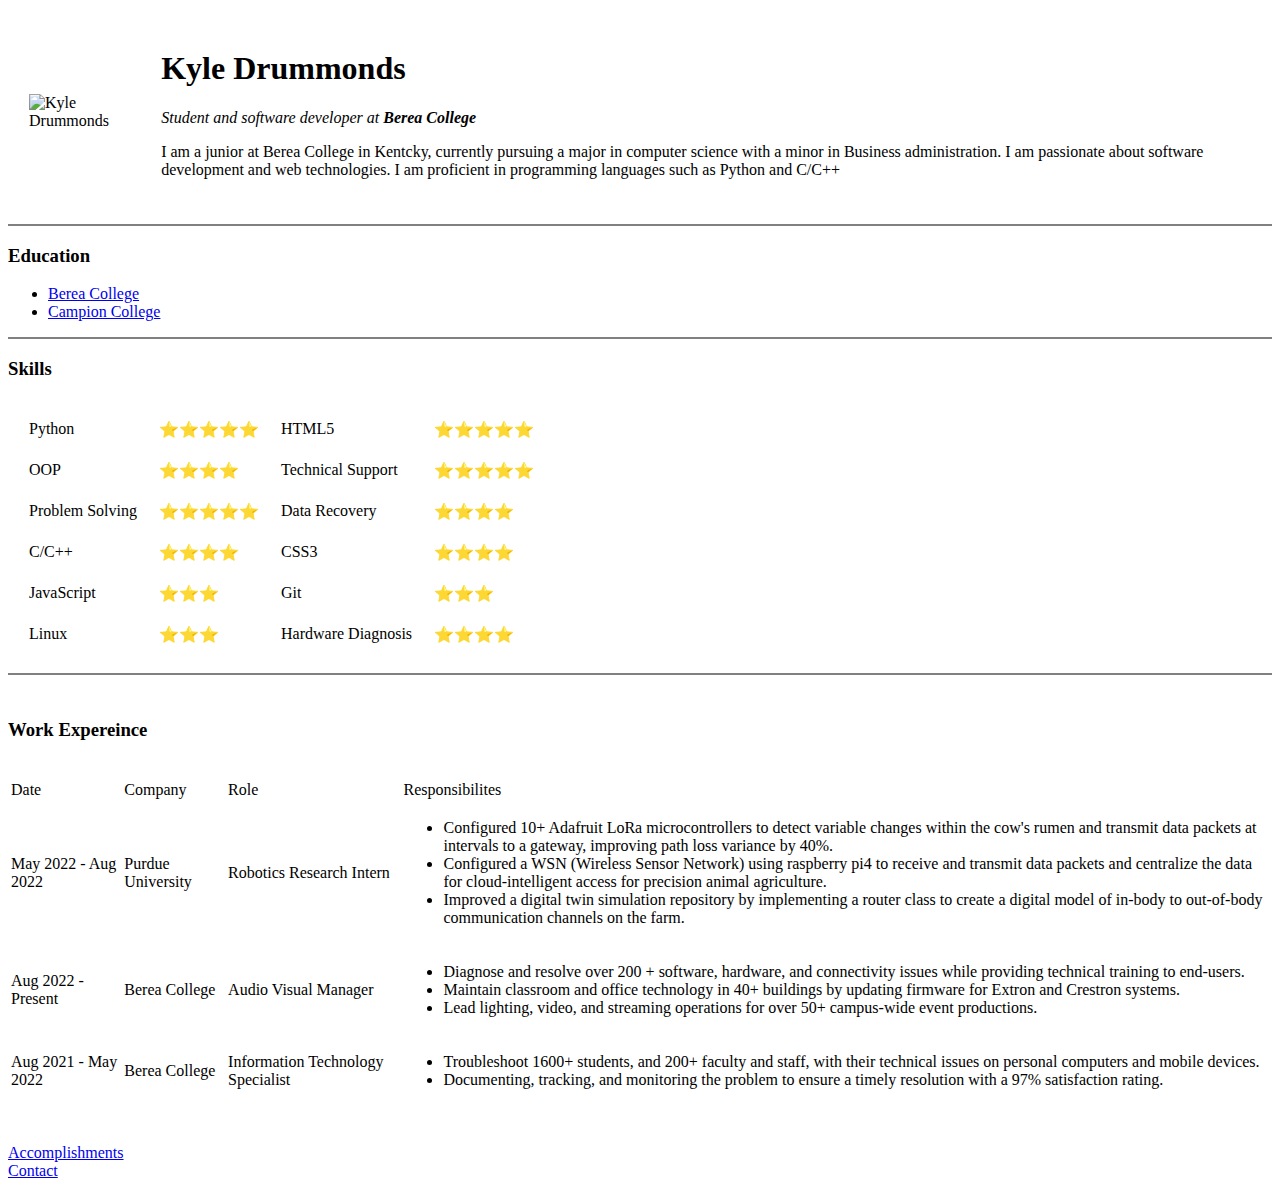
==== index.html @ 6b34addd "Added index.html" ====
<!DOCTYPE html>
<html lang="en">
<head>
    <meta charset="UTF-8">
    <title>Kyle Drummonds Personal Website</title>
</head>
<body>
    <table cellspacing="20">
        <tr>
            <td> <img src="images\picnm1.jpeg" alt="Kyle Drummonds" width="120" height="120"></td>
            <td><h1>Kyle Drummonds</h1>
                <p><em>Student and software developer at <strong> Berea College </strong></em> </p>
                <p>I am a junior at Berea College in Kentcky, currently pursuing a major in computer science with a minor in Business administration. 
                    I am passionate about software development and web technologies. I am proficient in programming languages such as Python and C/C++</p></td>
        </tr>
    </table>
    <hr size="2" noshade="">

    <h3>Education</h3>
    <ul>
        <li><a href="https://www.berea.edu/">Berea College</a></li>
        <li><a href="https://campioncollege.com/">Campion College</a></li>
    </ul>
    <hr size="2" noshade="">
    <h3>Skills</h3>
    <table cellspacing="20">
      <tr>
        <td>Python</td>
        <td>⭐⭐⭐⭐⭐</td> 
        <td>HTML5</td>
        <td>⭐⭐⭐⭐⭐</td>
      </tr>
      
      <tr>
        <td>OOP</td>
        <td>⭐⭐⭐⭐ </td>
        <td>Technical Support</td>
        <td>⭐⭐⭐⭐⭐</td>
      </tr>
      <tr>
        <td>Problem Solving</td>
        <td>⭐⭐⭐⭐⭐ 
        <td>Data Recovery</td>
        <td>⭐⭐⭐⭐</td>
      </tr>
      <tr>
        <td>C/C++</td>
        <td>⭐⭐⭐⭐ </td>
        <td>CSS3</td>
        <td>⭐⭐⭐⭐</td>
      </tr>
      <tr>
        <td>JavaScript</td>
        <td>⭐⭐⭐ </td>
        <td>Git</td>
        <td>⭐⭐⭐</td>
      </tr>
      <tr>
        <td>Linux</td>
        <td>⭐⭐⭐ </td>
        <td>Hardware Diagnosis</td>
        <td>⭐⭐⭐⭐</td>
      </tr>
      

    </table>
    <hr size="2" noshade=""> 
    <br>
    <h3>Work Expereince</h3>
    <br>
    <table>
        <thead>
            <tr>
                <td>Date</td>
                <td>Company</td>
                <td>Role</td>
                <td>Responsibilites</td>
            </tr>
        </thead>
        <tbody>
            <tr>
                <td>May 2022 - Aug 2022</td>
                <td>Purdue University</td>
                <td>Robotics Research Intern</td>
                <td>
                    <ul>
                        <li>
                            Configured 10+ Adafruit LoRa microcontrollers to detect variable changes within the cow's rumen and transmit data packets at intervals to a gateway, improving path loss variance by 40%.
                        </li>
                        <li>
                            Configured a WSN (Wireless Sensor Network) using raspberry pi4 to receive and transmit data packets and centralize the data for cloud-intelligent access for precision animal agriculture.
                        </li>
                        <li>
                            Improved a digital twin simulation repository by implementing a router class to create a digital model of in-body to out-of-body communication channels on the farm.
                        </li>
                    </ul>
                </td>
            </tr>
            <tr>
                <td>Aug 2022 - Present</td>
                <td>Berea College</td>
                <td>Audio Visual Manager</td>
                <td>
                    <ul>
                        <li>
                            Diagnose and resolve over 200 + software, hardware, and connectivity issues while providing technical training to end-users.
                        </li>
                        <li>
                            Maintain classroom and office technology in 40+ buildings by updating firmware for Extron and Crestron systems.
                        </li>
                        <li>
                            Lead lighting, video, and streaming operations for over 50+ campus-wide event productions.
                        </li>
                    </ul>
                </td>
            </tr>
            <tr>
                <td>Aug 2021 - May 2022</td>
                <td>Berea College</td>
                <td>Information Technology Specialist</td>
                <td>
                    <ul>
                        <li>
                            Troubleshoot 1600+ students, and 200+ faculty and staff, with their technical issues on personal computers and mobile devices.
                        </li>
                        <li>
                            Documenting, tracking, and monitoring the problem to ensure a timely resolution with a 97% satisfaction rating.
                        </li>
                    </ul>
                </td>
            </tr>
        </tbody>
    </table>
    <br> 
    <br>
    <a href="accomplishments.html">Accomplishments</a>
    <br>
    <a href="contact.html">Contact</a>
    
</body>
</html>
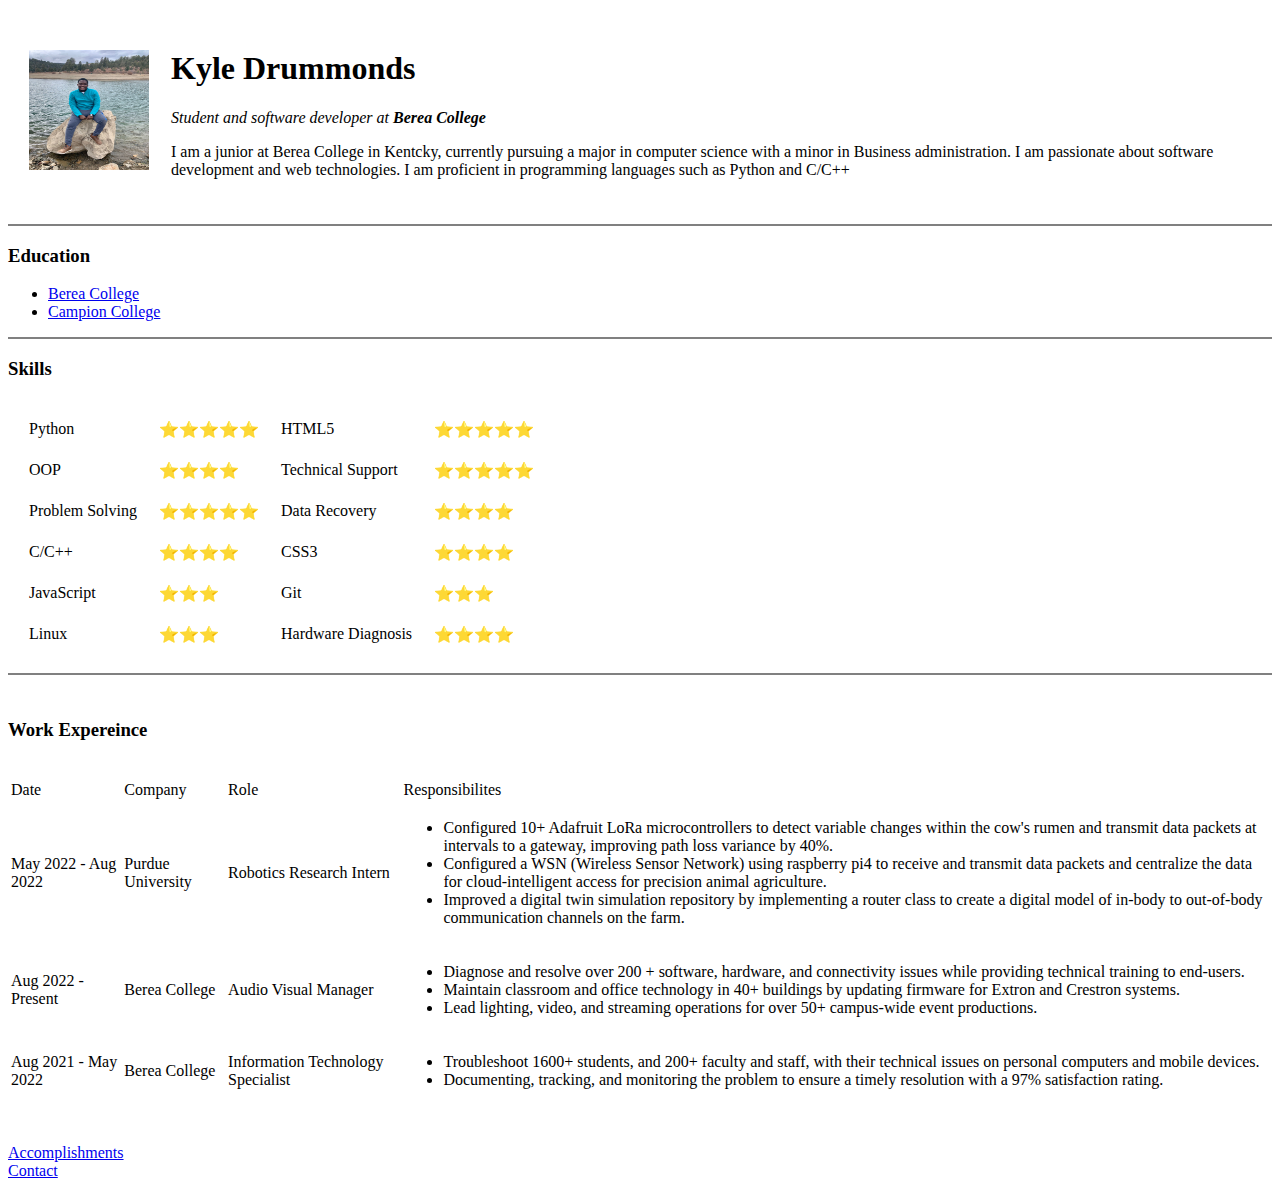
==== commit 103bb748: "Update index.html" ====
--- a/index.html
+++ b/index.html
@@ -7,7 +7,7 @@
 <body>
     <table cellspacing="20">
         <tr>
-            <td> <img src="images\picnm1.jpeg" alt="Kyle Drummonds" width="120" height="120"></td>
+            <td> <img src="Images/picnm1.jpeg" alt="Kyle Drummonds" width="120" height="120"></td>
             <td><h1>Kyle Drummonds</h1>
                 <p><em>Student and software developer at <strong> Berea College </strong></em> </p>
                 <p>I am a junior at Berea College in Kentcky, currently pursuing a major in computer science with a minor in Business administration. 
@@ -138,4 +138,4 @@
     <a href="contact.html">Contact</a>
     
 </body>
-</html>+</html>
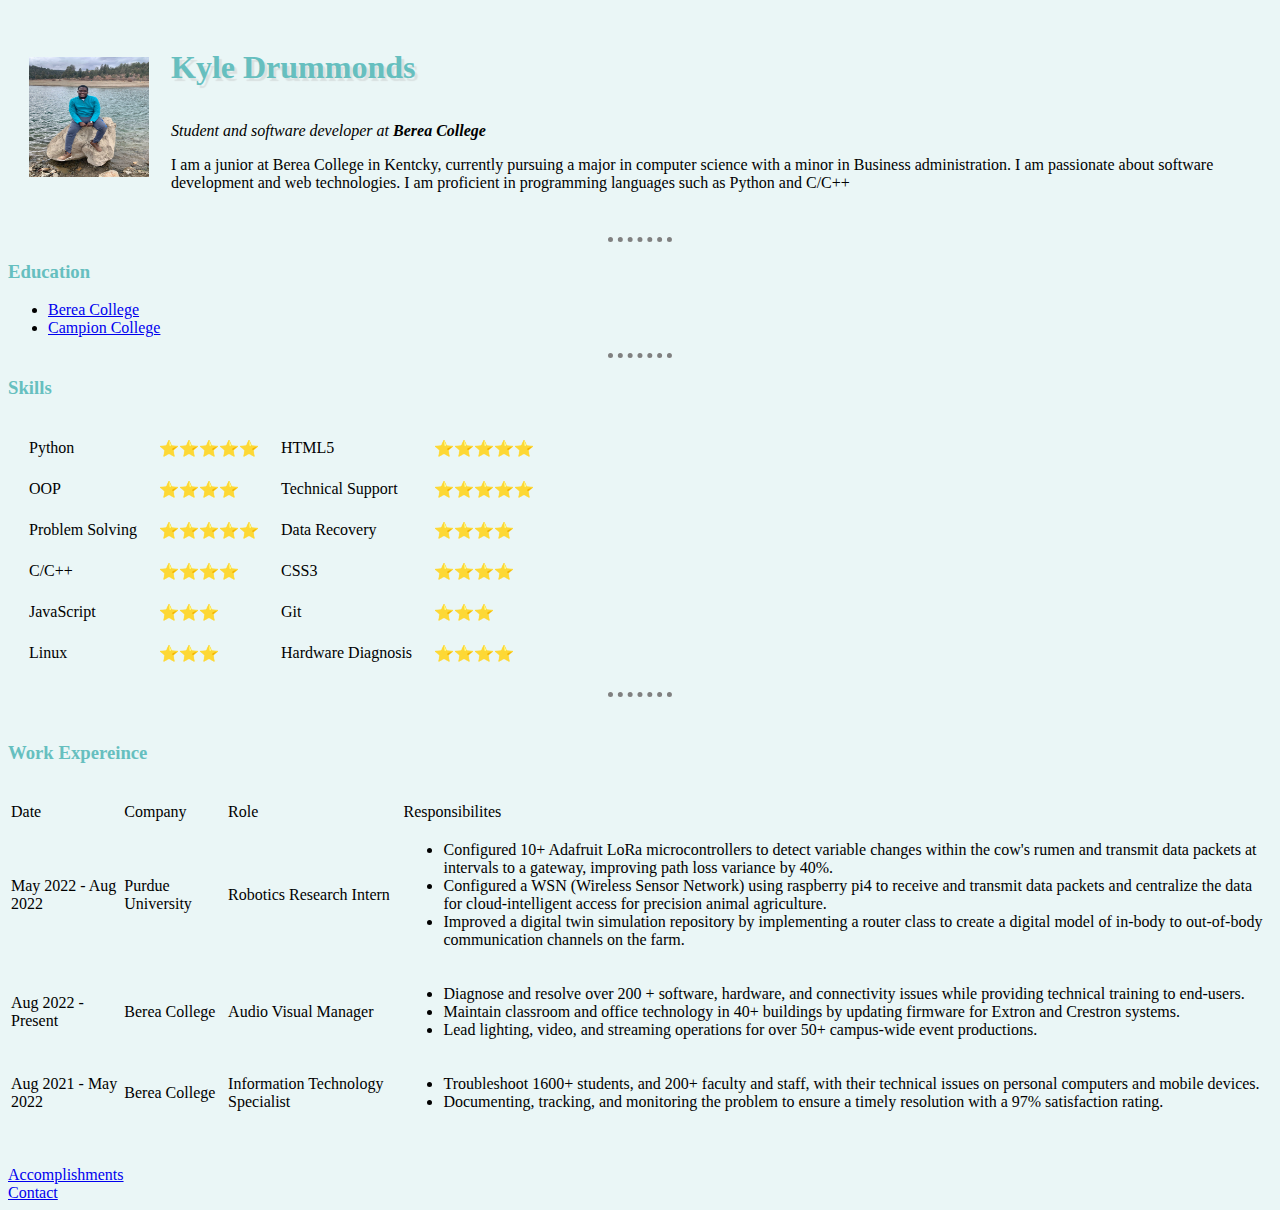
==== commit cee560ae: "added css styling" ====
--- a/index.html
+++ b/index.html
@@ -3,11 +3,14 @@
 <head>
     <meta charset="UTF-8">
     <title>Kyle Drummonds Personal Website</title>
+    <link rel="stylesheet" href="css/styles.css">
 </head>
+
 <body>
+
     <table cellspacing="20">
         <tr>
-            <td> <img src="Images/picnm1.jpeg" alt="Kyle Drummonds" width="120" height="120"></td>
+            <td> <img src="Images/picnm1.jpeg" alt="Kyle Drummonds" width="120" height="120"></td> 
             <td><h1>Kyle Drummonds</h1>
                 <p><em>Student and software developer at <strong> Berea College </strong></em> </p>
                 <p>I am a junior at Berea College in Kentcky, currently pursuing a major in computer science with a minor in Business administration. 
--- a/css/styles.css
+++ b/css/styles.css
@@ -0,0 +1,25 @@
+
+body {
+    background-color: #EAF6F6;
+}
+
+hr{
+    background-color: #EAF6F6;
+    border-style: none;
+    border-top-style: dotted;
+    border-color: grey;
+    border-width: 5px;
+    width: 5%;
+}
+
+h1{
+    color: #66BFBF;
+    margin: 0;
+    padding: 20px 0;
+    text-shadow: 3px 3px 1px #d9e1e1;
+    
+      
+}
+h3{
+    color: #66BFBF;
+}
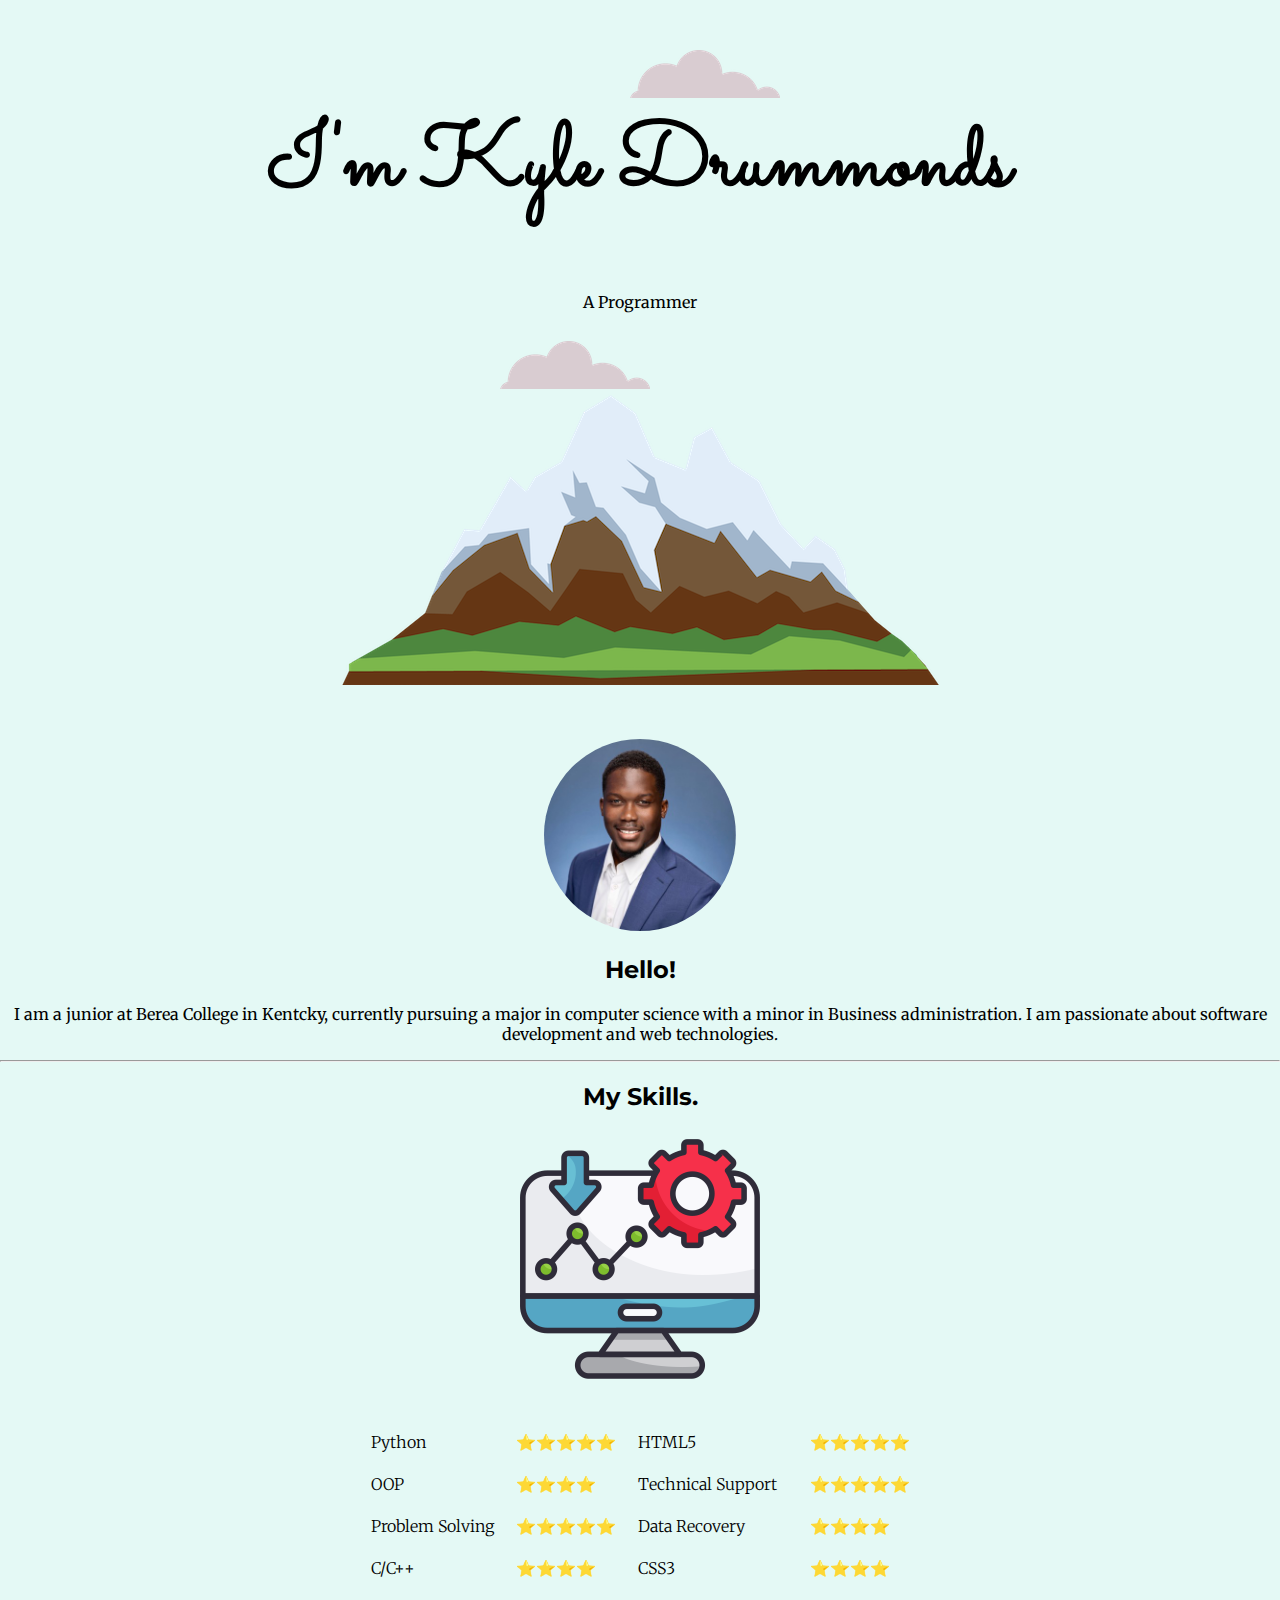
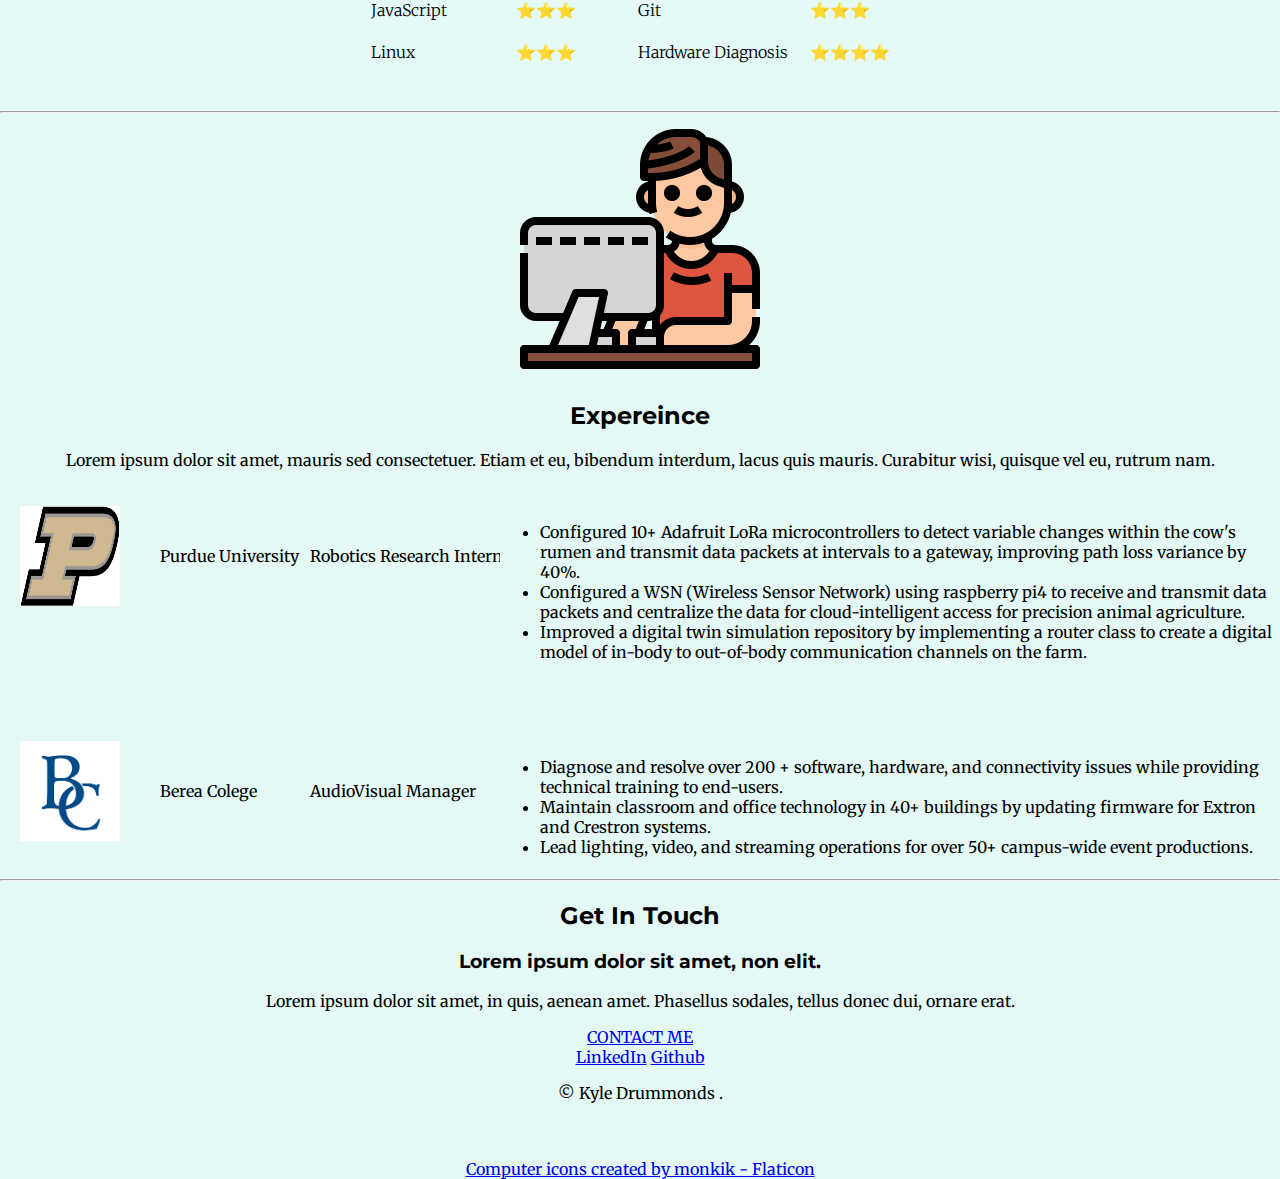
==== commit 632dc1fc: "Add files via upload" ====
--- a/index.html
+++ b/index.html
@@ -2,90 +2,103 @@
 <html lang="en">
 <head>
     <meta charset="UTF-8">
-    <title>Kyle Drummonds Personal Website</title>
+    <meta http-equiv="X-UA-Compatible" content="IE=edge">
+    <meta name="viewport" content="width=device-width, initial-scale=1.0">
+    <title>Kyle Drummonds</title>
     <link rel="stylesheet" href="css/styles.css">
+    <link rel="icon" href="favicon.ico?v=2">
+    <link rel="preconnect" href="https://fonts.googleapis.com">
+    <link rel="preconnect" href="https://fonts.gstatic.com" crossorigin>
+    <link href="https://fonts.googleapis.com/css2?family=Merriweather&family=Montserrat&family=Sacramento&display=swap" rel="stylesheet">
 </head>
 
 <body>
 
-    <table cellspacing="20">
-        <tr>
-            <td> <img src="Images/picnm1.jpeg" alt="Kyle Drummonds" width="120" height="120"></td> 
-            <td><h1>Kyle Drummonds</h1>
-                <p><em>Student and software developer at <strong> Berea College </strong></em> </p>
-                <p>I am a junior at Berea College in Kentcky, currently pursuing a major in computer science with a minor in Business administration. 
-                    I am passionate about software development and web technologies. I am proficient in programming languages such as Python and C/C++</p></td>
-        </tr>
-    </table>
-    <hr size="2" noshade="">
+<div class="top-container">
 
-    <h3>Education</h3>
-    <ul>
-        <li><a href="https://www.berea.edu/">Berea College</a></li>
-        <li><a href="https://campioncollege.com/">Campion College</a></li>
-    </ul>
-    <hr size="2" noshade="">
-    <h3>Skills</h3>
-    <table cellspacing="20">
-      <tr>
-        <td>Python</td>
-        <td>⭐⭐⭐⭐⭐</td> 
-        <td>HTML5</td>
-        <td>⭐⭐⭐⭐⭐</td>
-      </tr>
-      
-      <tr>
-        <td>OOP</td>
-        <td>⭐⭐⭐⭐ </td>
-        <td>Technical Support</td>
-        <td>⭐⭐⭐⭐⭐</td>
-      </tr>
-      <tr>
-        <td>Problem Solving</td>
-        <td>⭐⭐⭐⭐⭐ 
-        <td>Data Recovery</td>
-        <td>⭐⭐⭐⭐</td>
-      </tr>
-      <tr>
-        <td>C/C++</td>
-        <td>⭐⭐⭐⭐ </td>
-        <td>CSS3</td>
-        <td>⭐⭐⭐⭐</td>
-      </tr>
-      <tr>
-        <td>JavaScript</td>
-        <td>⭐⭐⭐ </td>
-        <td>Git</td>
-        <td>⭐⭐⭐</td>
-      </tr>
-      <tr>
-        <td>Linux</td>
-        <td>⭐⭐⭐ </td>
-        <td>Hardware Diagnosis</td>
-        <td>⭐⭐⭐⭐</td>
-      </tr>
-      
+    <img class ="top-cloud" src="CSS - My Site Images/cloud.png" alt="cloud-img">
+    <h1> I'm Kyle Drummonds</h1>
+    <p>A Programmer</p>
+    <img class="bottom-cloud" src="CSS - My Site Images/cloud.png" alt="cloud-img">
+    <img src="CSS - My Site Images/mountain.png" alt="mountain-png">
 
-    </table>
-    <hr size="2" noshade=""> 
-    <br>
-    <h3>Work Expereince</h3>
-    <br>
-    <table>
-        <thead>
-            <tr>
-                <td>Date</td>
-                <td>Company</td>
-                <td>Role</td>
-                <td>Responsibilites</td>
-            </tr>
-        </thead>
-        <tbody>
-            <tr>
-                <td>May 2022 - Aug 2022</td>
-                <td>Purdue University</td>
-                <td>Robotics Research Intern</td>
-                <td>
+</div>
+
+<div class="middle-container">
+
+    <div class="profile">
+
+      <img class="circular-img" src="CSS - My Site Images/headshotpic.jpeg" alt="headshot-pic-img">
+      <h2>Hello!</h2>
+      <p>I am a junior at Berea College in Kentcky, currently pursuing a major in computer science with a minor in Business administration. 
+        I am passionate about software development and web technologies.</p>
+    </div>
+
+    <hr>
+
+    <div class="skills">
+
+      <h2>My Skills.</h2>
+
+        <div class="skill-row">
+
+            <img class="square-img" src="CSS - My Site Images/data-management.png" alt="skills-img">
+            <table cellspacing="20">
+                <tr>
+                <td>Python</td>
+                <td>⭐⭐⭐⭐⭐</td> 
+                <td>HTML5</td>
+                <td>⭐⭐⭐⭐⭐</td>
+                </tr>
+                
+                <tr>
+                <td>OOP</td>
+                <td>⭐⭐⭐⭐ </td>
+                <td>Technical Support</td>
+                <td>⭐⭐⭐⭐⭐</td>
+                </tr>
+                <tr>
+                <td>Problem Solving</td>
+                <td>⭐⭐⭐⭐⭐ 
+                <td>Data Recovery</td>
+                <td>⭐⭐⭐⭐</td>
+                </tr>
+                <tr>
+                <td>C/C++</td>
+                <td>⭐⭐⭐⭐ </td>
+                <td>CSS3</td>
+                <td>⭐⭐⭐⭐</td>
+                </tr>
+                <tr>
+                <td>JavaScript</td>
+                <td>⭐⭐⭐ </td>
+                <td>Git</td>
+                <td>⭐⭐⭐</td>
+                </tr>
+                <tr>
+                <td>Linux</td>
+                <td>⭐⭐⭐ </td>
+                <td>Hardware Diagnosis</td>
+                <td>⭐⭐⭐⭐</td>
+                </tr>
+                
+        
+            </table>
+        </div>
+
+        <hr>
+
+        <div class="exp-row">
+
+            <img class="square-img" src="CSS - My Site Images/work.png" alt="work-img">
+            <h2>Expereince</h2>
+            <p>Lorem ipsum dolor sit amet, mauris sed consectetuer. Etiam et eu, bibendum interdum, lacus quis mauris. Curabitur wisi, quisque vel eu, rutrum nam.</p>
+            <div class="skill-row2">
+                <img class="comp-pic" src="CSS - My Site Images/purdue.png">
+
+                <p class="exp-comp">Purdue University</p>
+                <p class="exp-pos">Robotics Research Intern</p>
+                <div class="exp-desc">
                     <ul>
                         <li>
                             Configured 10+ Adafruit LoRa microcontrollers to detect variable changes within the cow's rumen and transmit data packets at intervals to a gateway, improving path loss variance by 40%.
@@ -97,48 +110,54 @@
                             Improved a digital twin simulation repository by implementing a router class to create a digital model of in-body to out-of-body communication channels on the farm.
                         </li>
                     </ul>
-                </td>
-            </tr>
-            <tr>
-                <td>Aug 2022 - Present</td>
-                <td>Berea College</td>
-                <td>Audio Visual Manager</td>
-                <td>
-                    <ul>
-                        <li>
-                            Diagnose and resolve over 200 + software, hardware, and connectivity issues while providing technical training to end-users.
-                        </li>
-                        <li>
-                            Maintain classroom and office technology in 40+ buildings by updating firmware for Extron and Crestron systems.
-                        </li>
-                        <li>
-                            Lead lighting, video, and streaming operations for over 50+ campus-wide event productions.
-                        </li>
-                    </ul>
-                </td>
-            </tr>
-            <tr>
-                <td>Aug 2021 - May 2022</td>
-                <td>Berea College</td>
-                <td>Information Technology Specialist</td>
-                <td>
-                    <ul>
-                        <li>
-                            Troubleshoot 1600+ students, and 200+ faculty and staff, with their technical issues on personal computers and mobile devices.
-                        </li>
-                        <li>
-                            Documenting, tracking, and monitoring the problem to ensure a timely resolution with a 97% satisfaction rating.
-                        </li>
-                    </ul>
-                </td>
-            </tr>
-        </tbody>
-    </table>
-    <br> 
+                </div>
+
+            </div>
+
+        </div>
+
+        <div class="skill-row3">
+
+            <img class="comp-pic" src="CSS - My Site Images/bc.png">
+
+            <p class="exp-comp">Berea Colege</p>
+            <p class="exp-pos">AudioVisual Manager</p>
+            <div class="exp-desc">
+                <ul>
+                    <li>
+                        Diagnose and resolve over 200 + software, hardware, and connectivity issues while providing technical training to end-users.
+                    </li>
+                    <li>
+                        Maintain classroom and office technology in 40+ buildings by updating firmware for Extron and Crestron systems.
+                    </li>
+                    <li>
+                        Lead lighting, video, and streaming operations for over 50+ campus-wide event productions.
+                    </li>
+                </ul>
+                
+            </div>
+        </div>
+
+    </div>
+
+    <hr>
+
+    <div class="contact-me">
+        <h2>Get In Touch</h2>
+        <h3>Lorem ipsum dolor sit amet, non elit.</h3>
+        <p>Lorem ipsum dolor sit amet, in quis, aenean amet. Phasellus sodales, tellus donec dui, ornare erat.</p>
+        <a class="btn" href="mailto:kyledrummond3@gmail.com">CONTACT ME</a>
+    </div>
+</div>
+
+<div class="bottom-container">
+    <a class="footer-link" href="https://www.linkedin.com/in/drummondsk/">LinkedIn</a>
+    <a class="footer-link" href="https://github.com/drummondsk">Github</a>
+    <p>© Kyle Drummonds .</p>
     <br>
-    <a href="accomplishments.html">Accomplishments</a>
     <br>
-    <a href="contact.html">Contact</a>
-    
+    <a href="https://www.flaticon.com/free-icons/computer" title="computer icons">Computer icons created by monkik - Flaticon</a>
+</div>
+
 </body>
-</html>
+</html>--- a/css/styles.css
+++ b/css/styles.css
@@ -1,25 +1,111 @@
-
-body {
-    background-color: #EAF6F6;
-}
-
-hr{
-    background-color: #EAF6F6;
-    border-style: none;
-    border-top-style: dotted;
-    border-color: grey;
-    border-width: 5px;
-    width: 5%;
-}
-
-h1{
-    color: #66BFBF;
-    margin: 0;
-    padding: 20px 0;
-    text-shadow: 3px 3px 1px #d9e1e1;
-    
-      
-}
-h3{
-    color: #66BFBF;
-}
+body{
+    margin: 0px;
+    background-color: #E4F9F5;
+    text-align: center;
+    font-family: 'Merriweather', serif;
+}
+
+div{
+    background-color: #E4F9F5;
+    
+}
+
+h1 {
+    font-family: 'Sacramento', cursive;
+    font-size: 562.5%;
+    margin-top:0px;
+}
+
+h2{
+    font-family: 'Montserrat', sans-serif;
+    
+}
+
+h3{
+    font-family: 'Montserrat', sans-serif;
+}
+
+table{
+    margin: 0 auto;
+    padding: 20px;
+}
+td{
+    text-align: left;
+    font-weight: 300;
+}
+.circular-img{
+    border-radius: 100%;
+    margin-top: 50px;
+    width: 15%;
+}
+
+.square-img{
+    width: 20%;
+}
+
+.top-container{
+    background-color: #E4F9F5;
+    padding-top: 100px;
+    position: relative;
+}
+.middle-container{
+    
+}
+.bottom-container{
+    
+   
+}
+.bottom-cloud{
+    position: absolute;
+    left: 500px;
+    bottom: 300px;
+}
+.top-cloud{
+    position: absolute;
+    top:50px;
+    right: 500px;
+}
+
+.exp-row {
+    position: relative;
+    height: 600px;
+    
+
+}
+.skill-row2{
+    position: relative;
+    height: 150px;
+}
+.skill-row3{
+    position: relative;
+    height: 150px;
+}
+.comp-pic{
+    position: absolute;
+    left: 20px;
+    top:20px;
+    width: 100px;
+    height: 100px;
+}
+.exp-comp{
+    display: inline-block;
+    position: absolute;
+    left: 150px;
+    top: 50px;
+    margin: 10px;
+}
+.exp-pos{
+    display: inline-block;
+    position: absolute;
+    left: 300px;
+    top: 50px;
+    margin: 10px;
+}
+.exp-desc{
+    display: inline-block;
+    position: absolute;
+    text-align: left;
+    left: 500px;
+    top: 20px;
+   
+}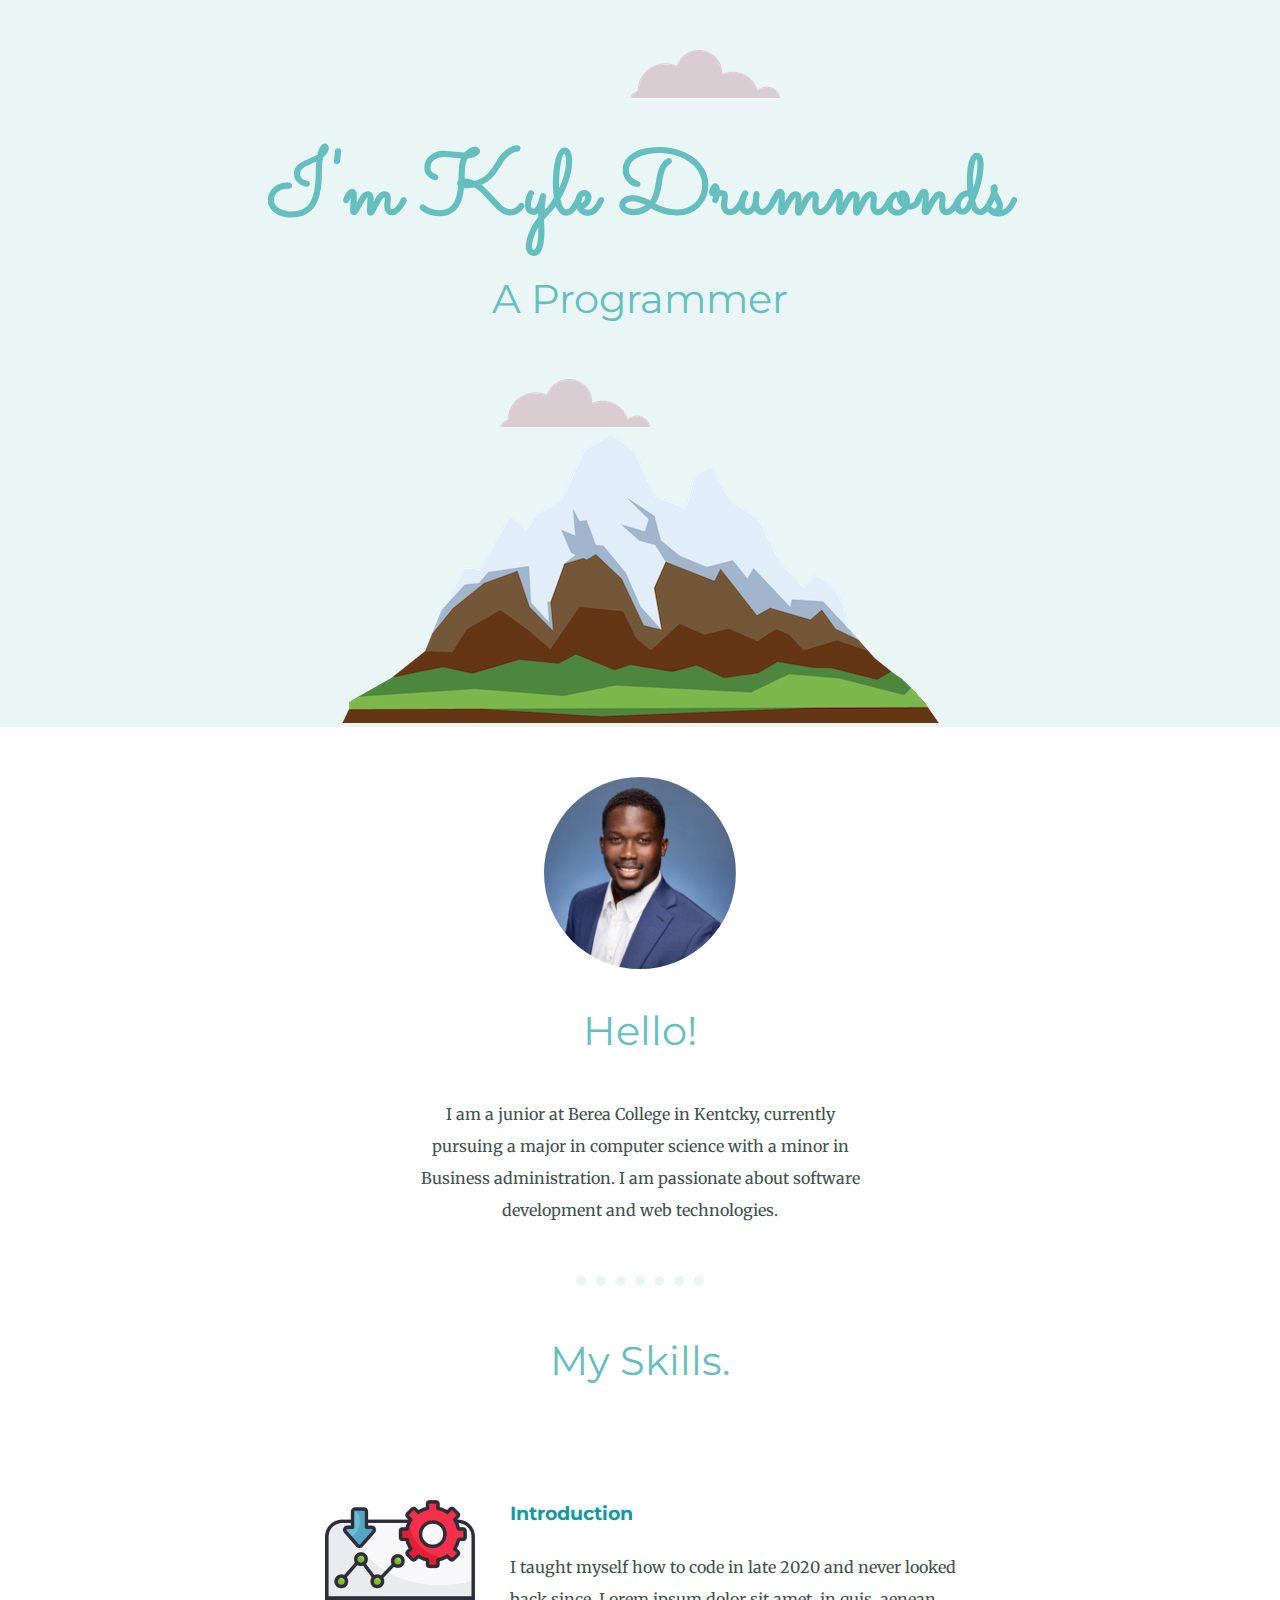
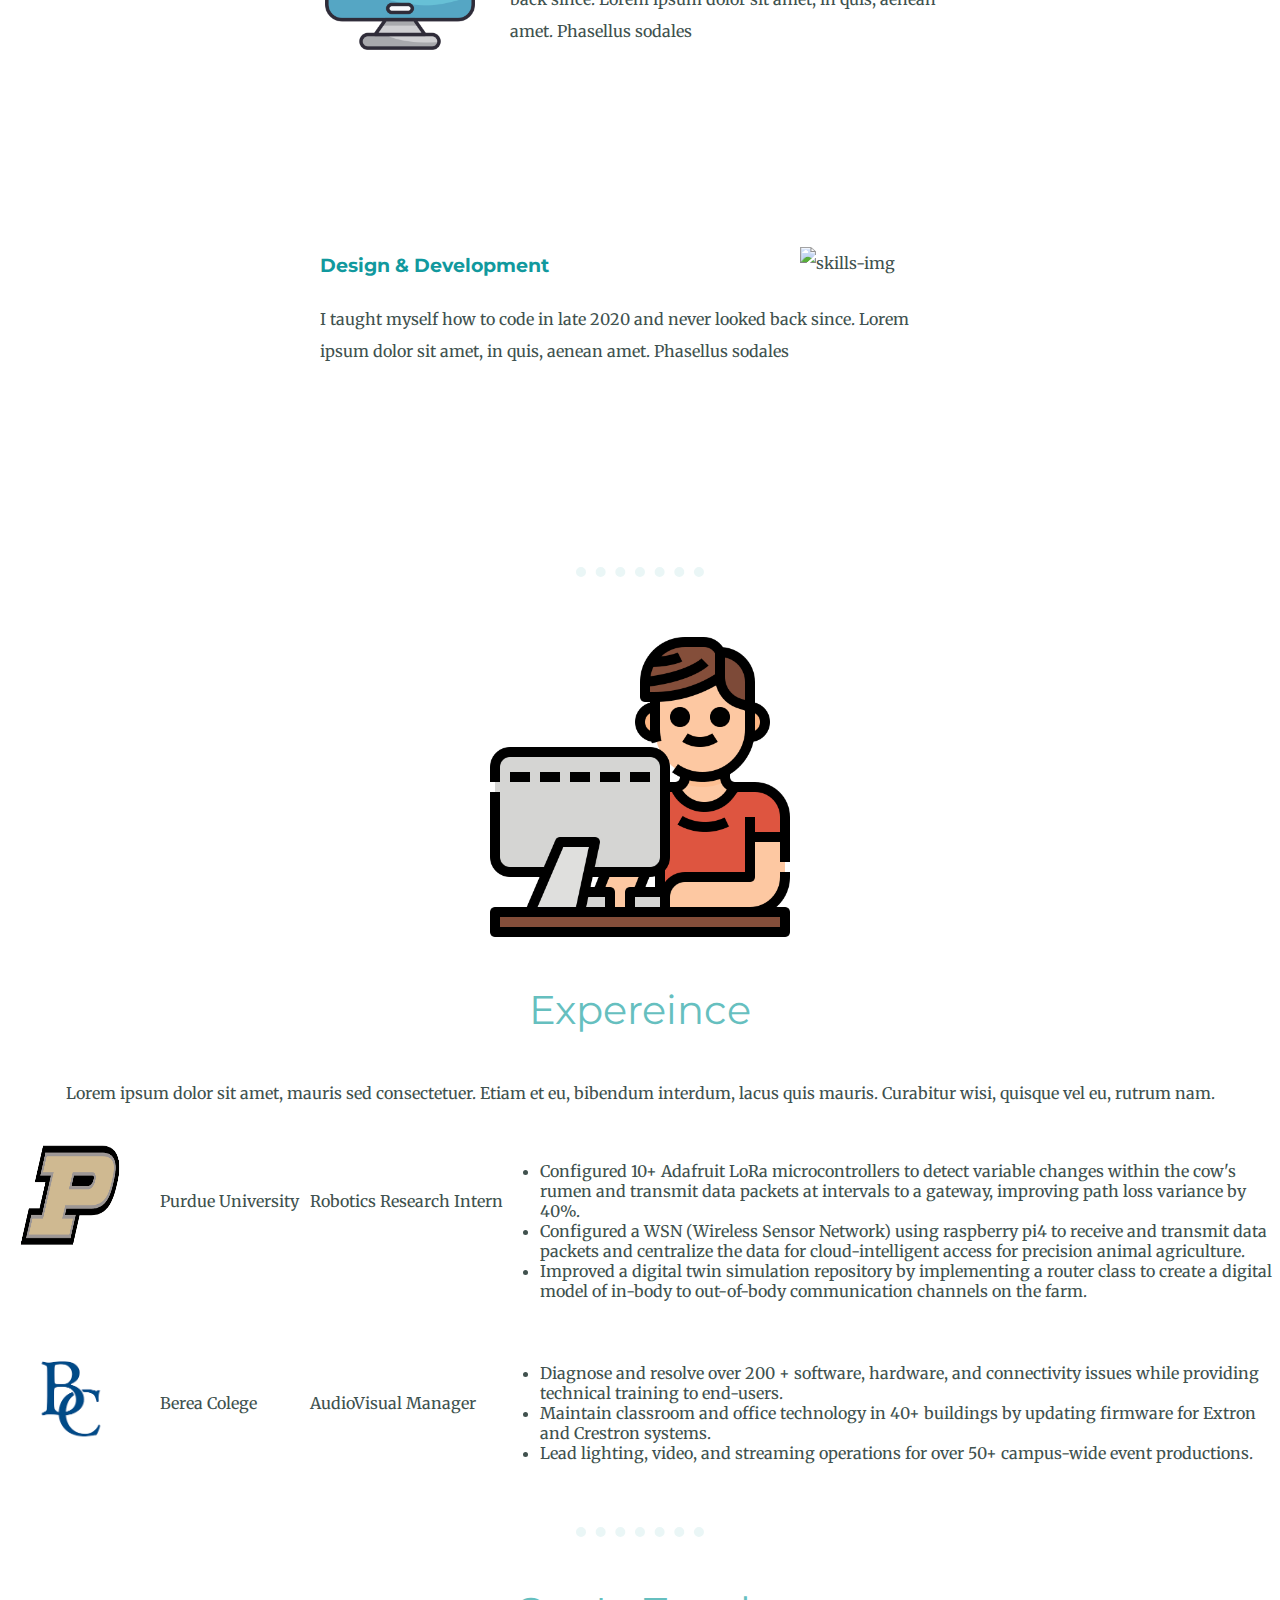
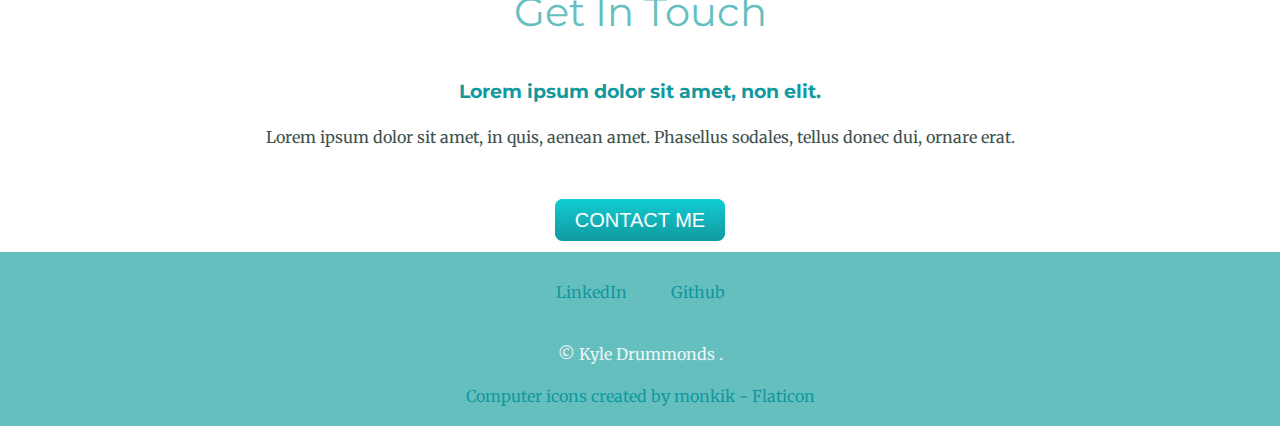
==== commit 7ab6ad27: "edit" ====
--- a/index.html
+++ b/index.html
@@ -18,7 +18,7 @@
 
     <img class ="top-cloud" src="CSS - My Site Images/cloud.png" alt="cloud-img">
     <h1> I'm Kyle Drummonds</h1>
-    <p>A Programmer</p>
+    <h2>A Programmer</h2>
     <img class="bottom-cloud" src="CSS - My Site Images/cloud.png" alt="cloud-img">
     <img src="CSS - My Site Images/mountain.png" alt="mountain-png">
 
@@ -30,7 +30,7 @@
 
       <img class="circular-img" src="CSS - My Site Images/headshotpic.jpeg" alt="headshot-pic-img">
       <h2>Hello!</h2>
-      <p>I am a junior at Berea College in Kentcky, currently pursuing a major in computer science with a minor in Business administration. 
+      <p class="profile-intro">I am a junior at Berea College in Kentcky, currently pursuing a major in computer science with a minor in Business administration. 
         I am passionate about software development and web technologies.</p>
     </div>
 
@@ -42,50 +42,18 @@
 
         <div class="skill-row">
 
-            <img class="square-img" src="CSS - My Site Images/data-management.png" alt="skills-img">
-            <table cellspacing="20">
-                <tr>
-                <td>Python</td>
-                <td>⭐⭐⭐⭐⭐</td> 
-                <td>HTML5</td>
-                <td>⭐⭐⭐⭐⭐</td>
-                </tr>
-                
-                <tr>
-                <td>OOP</td>
-                <td>⭐⭐⭐⭐ </td>
-                <td>Technical Support</td>
-                <td>⭐⭐⭐⭐⭐</td>
-                </tr>
-                <tr>
-                <td>Problem Solving</td>
-                <td>⭐⭐⭐⭐⭐ 
-                <td>Data Recovery</td>
-                <td>⭐⭐⭐⭐</td>
-                </tr>
-                <tr>
-                <td>C/C++</td>
-                <td>⭐⭐⭐⭐ </td>
-                <td>CSS3</td>
-                <td>⭐⭐⭐⭐</td>
-                </tr>
-                <tr>
-                <td>JavaScript</td>
-                <td>⭐⭐⭐ </td>
-                <td>Git</td>
-                <td>⭐⭐⭐</td>
-                </tr>
-                <tr>
-                <td>Linux</td>
-                <td>⭐⭐⭐ </td>
-                <td>Hardware Diagnosis</td>
-                <td>⭐⭐⭐⭐</td>
-                </tr>
-                
-        
-            </table>
+            <img class="skill1-img" src="CSS - My Site Images/data-management.png" alt="skills-img">
+            <h3>Introduction</h3>
+            <p>I taught myself how to code in late 2020 and never looked back since. Lorem ipsum dolor sit amet, in quis, aenean amet. Phasellus sodales</p>
+
         </div>
+        <div class="skill-row">
 
+            <img class="skill2-img" src="CSS - My Site Images/monitoring.png" alt="skills-img">
+            <h3>Design & Development</h3>
+            <p>I taught myself how to code in late 2020 and never looked back since. Lorem ipsum dolor sit amet, in quis, aenean amet. Phasellus sodales</p>
+
+        </div>
         <hr>
 
         <div class="exp-row">
@@ -146,6 +114,8 @@
         <h2>Get In Touch</h2>
         <h3>Lorem ipsum dolor sit amet, non elit.</h3>
         <p>Lorem ipsum dolor sit amet, in quis, aenean amet. Phasellus sodales, tellus donec dui, ornare erat.</p>
+        <br>
+        <br>
         <a class="btn" href="mailto:kyledrummond3@gmail.com">CONTACT ME</a>
     </div>
 </div>
@@ -153,7 +123,7 @@
 <div class="bottom-container">
     <a class="footer-link" href="https://www.linkedin.com/in/drummondsk/">LinkedIn</a>
     <a class="footer-link" href="https://github.com/drummondsk">Github</a>
-    <p>© Kyle Drummonds .</p>
+    <p class="footer-note">© Kyle Drummonds .</p>
     <br>
     <br>
     <a href="https://www.flaticon.com/free-icons/computer" title="computer icons">Computer icons created by monkik - Flaticon</a>
--- a/css/styles.css
+++ b/css/styles.css
@@ -1,28 +1,33 @@
+a{
+    color: #11999E;
+    text-decoration: none;
+}
 body{
     margin: 0px;
-    background-color: #E4F9F5;
+   color: #40514E;
     text-align: center;
     font-family: 'Merriweather', serif;
 }
 
-div{
-    background-color: #E4F9F5;
-    
-}
-
 h1 {
     font-family: 'Sacramento', cursive;
-    font-size: 562.5%;
-    margin-top:0px;
+    font-size: 5.65rem;
+    line-height: 1;
+    margin: 50px auto 0 auto;
+    color: #66BFBF;
 }
 
 h2{
+    color: #66BFBF;
     font-family: 'Montserrat', sans-serif;
-    
+    font-size: 2.5rem;
+    font-weight: normal;
+    padding-bottom: 10px;
 }
 
 h3{
     font-family: 'Montserrat', sans-serif;
+    color: #11999E;
 }
 
 table{
@@ -33,27 +38,52 @@
     text-align: left;
     font-weight: 300;
 }
+hr{
+    border-top: 10px dotted #EAF6F6;
+    border-bottom: 0;
+    border-left: 0;
+    border-right: 0;
+    width: 10%; 
+    margin: 50px auto;
+    background-color: white;
+
+}
+p{
+    line-height: 2;
+    
+}
 .circular-img{
     border-radius: 100%;
     margin-top: 50px;
     width: 15%;
 }
 
+.skill1-img{
+    width: 25%;
+    float:left;
+    margin-right: 30px;
+}
+.skill2-img{
+    width: 25%;
+    float:right;
+    margin-left: 30px;
+}
 .square-img{
-    width: 20%;
+    width: 25%;
+  
 }
-
 .top-container{
-    background-color: #E4F9F5;
+    background-color: #EAF6F6;
     padding-top: 100px;
     position: relative;
 }
 .middle-container{
-    
+    margin-bottom: 100px 0;
 }
 .bottom-container{
-    
-   
+    margin-top: 20px;
+    background-color: #66BFBF;
+    padding: 10px 0 20px; 
 }
 .bottom-cloud{
     position: absolute;
@@ -68,10 +98,17 @@
 
 .exp-row {
     position: relative;
-    height: 600px;
+    height: 700px;
     
 
 }
+.skill-row{
+    width: 50%;
+    margin: 100px auto 200px auto; 
+    text-align: left;
+    line-height: 2;
+}
+
 .skill-row2{
     position: relative;
     height: 150px;
@@ -87,6 +124,7 @@
     width: 100px;
     height: 100px;
 }
+
 .exp-comp{
     display: inline-block;
     position: absolute;
@@ -108,4 +146,48 @@
     left: 500px;
     top: 20px;
    
-}+}
+.profile-intro{
+    color: #40514E;
+    font-weight: normal;
+    margin:20px auto;
+    width: 35%;
+    
+}
+.footer-note{
+    color: #EAF6F6;
+    position: relative;
+    top:40px;
+}
+
+.footer-link{
+   margin: 20px;
+   position: relative;
+   top:20px;
+}
+.btn {
+    background: #11cdd4;
+    background-image: -webkit-linear-gradient(top, #11cdd4, #11999e);
+    background-image: -moz-linear-gradient(top, #11cdd4, #11999e);
+    background-image: -ms-linear-gradient(top, #11cdd4, #11999e);
+    background-image: -o-linear-gradient(top, #11cdd4, #11999e);
+    background-image: linear-gradient(to bottom, #11cdd4, #11999e);
+    -webkit-border-radius: 8;
+    -moz-border-radius: 8;
+    border-radius: 8px;
+    font-family: Arial;
+    color: #ffffff;
+    font-size: 20px;
+    padding: 10px 20px 10px 20px;
+    text-decoration: none;
+  }
+  
+  .btn:hover {
+    background: #30e3cb;
+    background-image: -webkit-linear-gradient(top, #30e3cb, #2bc4ad);
+    background-image: -moz-linear-gradient(top, #30e3cb, #2bc4ad);
+    background-image: -ms-linear-gradient(top, #30e3cb, #2bc4ad);
+    background-image: -o-linear-gradient(top, #30e3cb, #2bc4ad);
+    background-image: linear-gradient(to bottom, #30e3cb, #2bc4ad);
+    text-decoration: none;
+  }